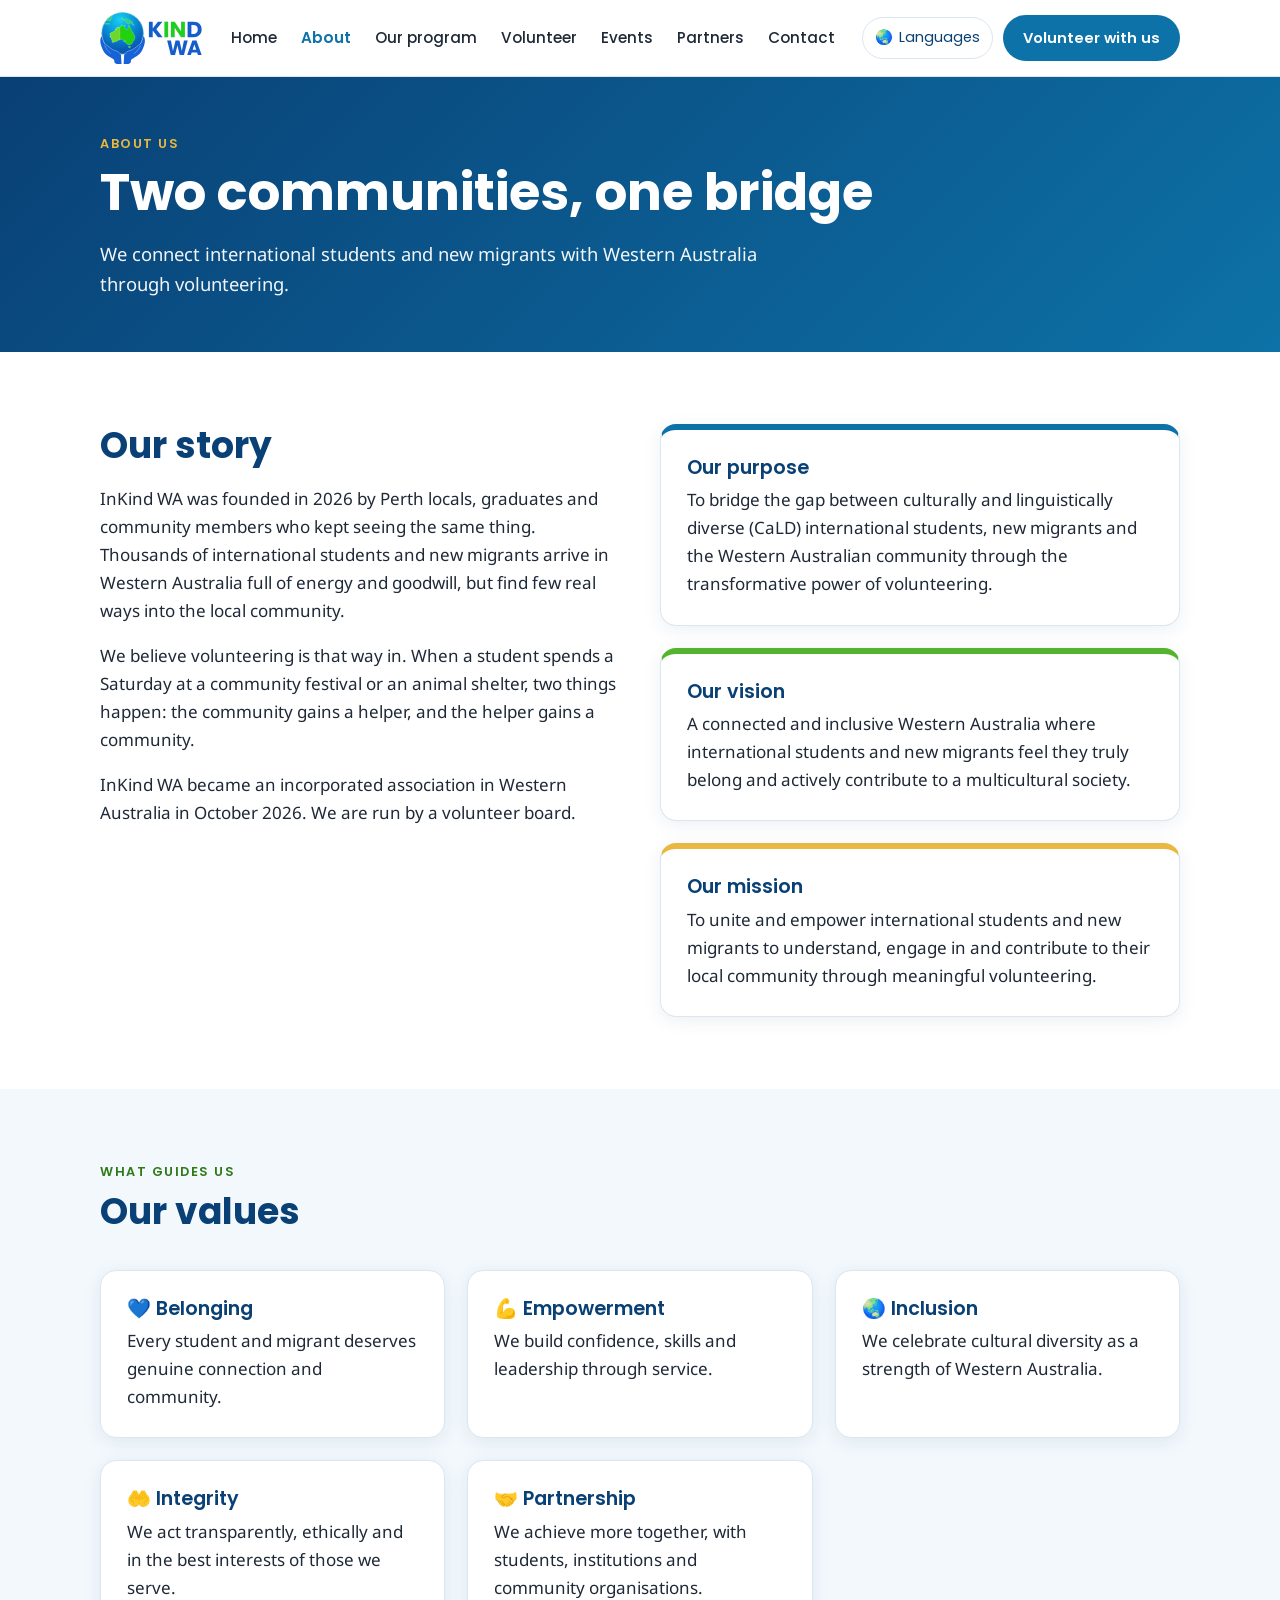
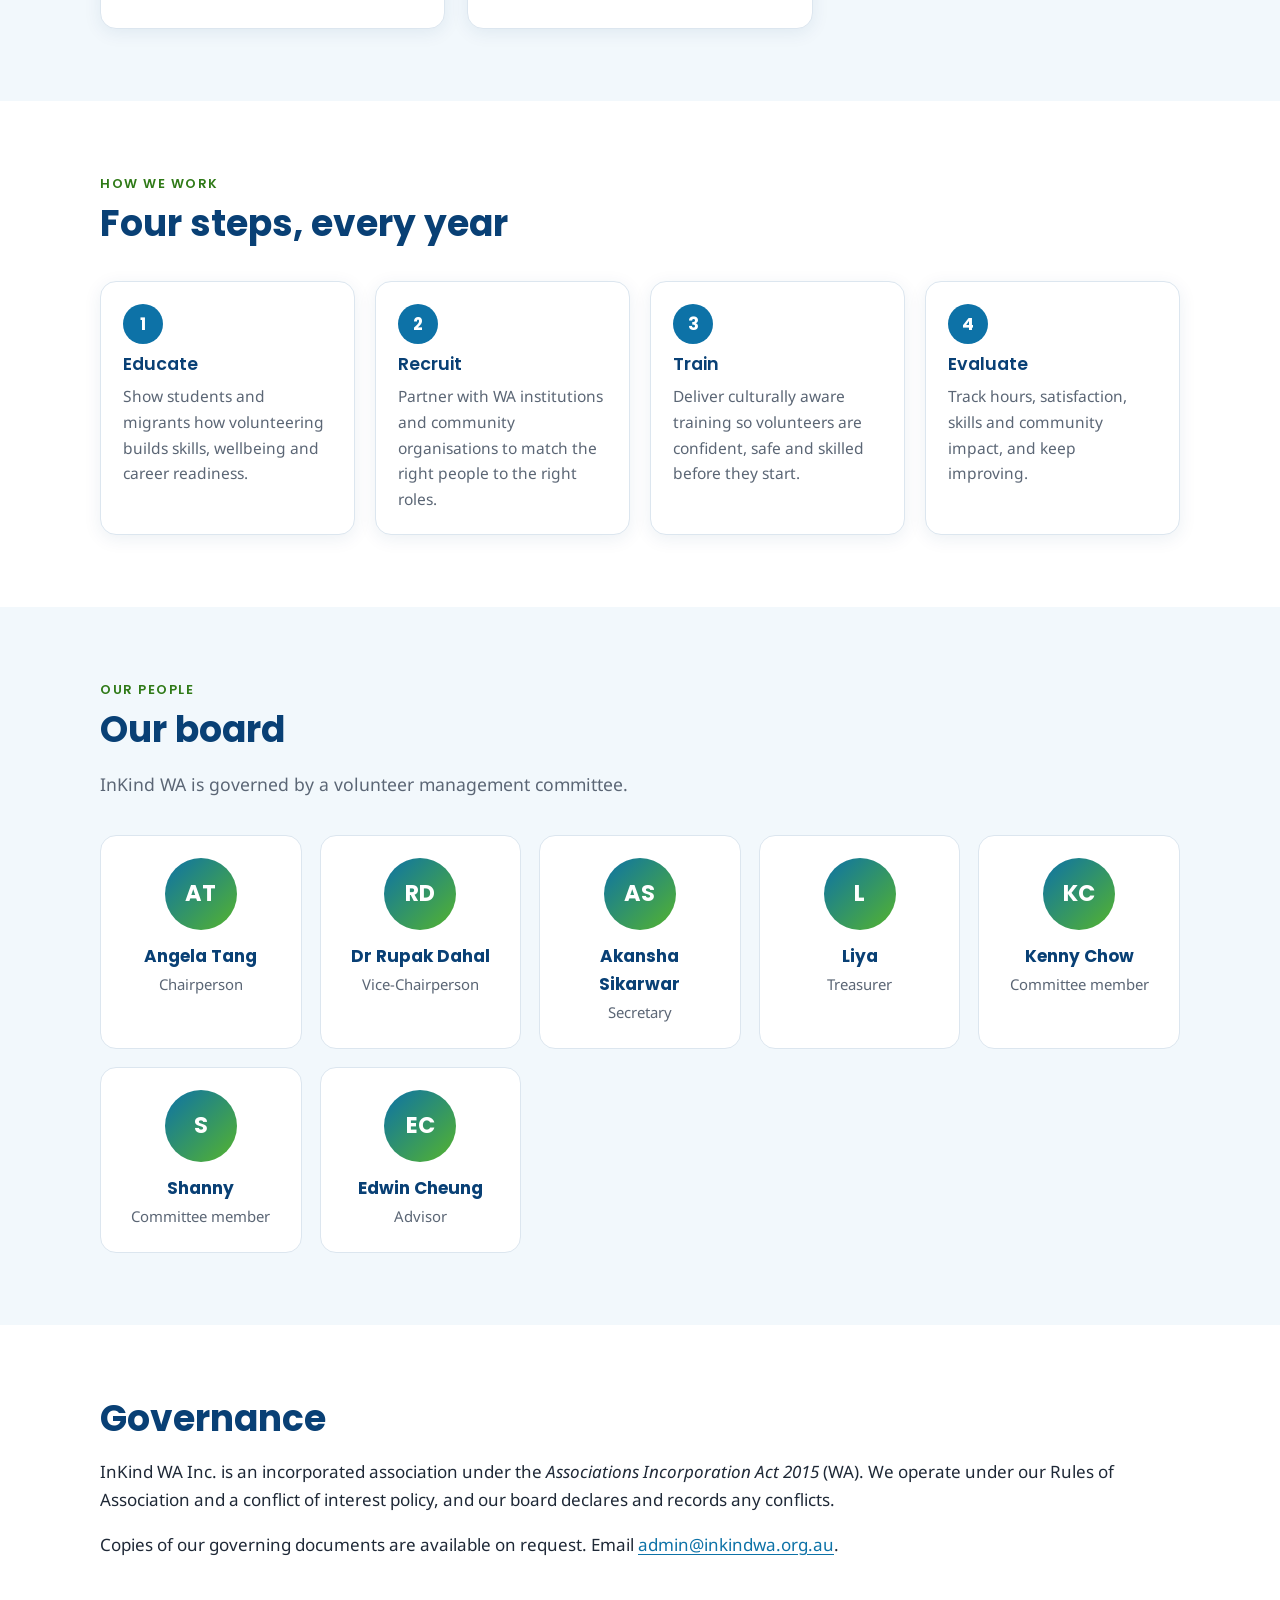
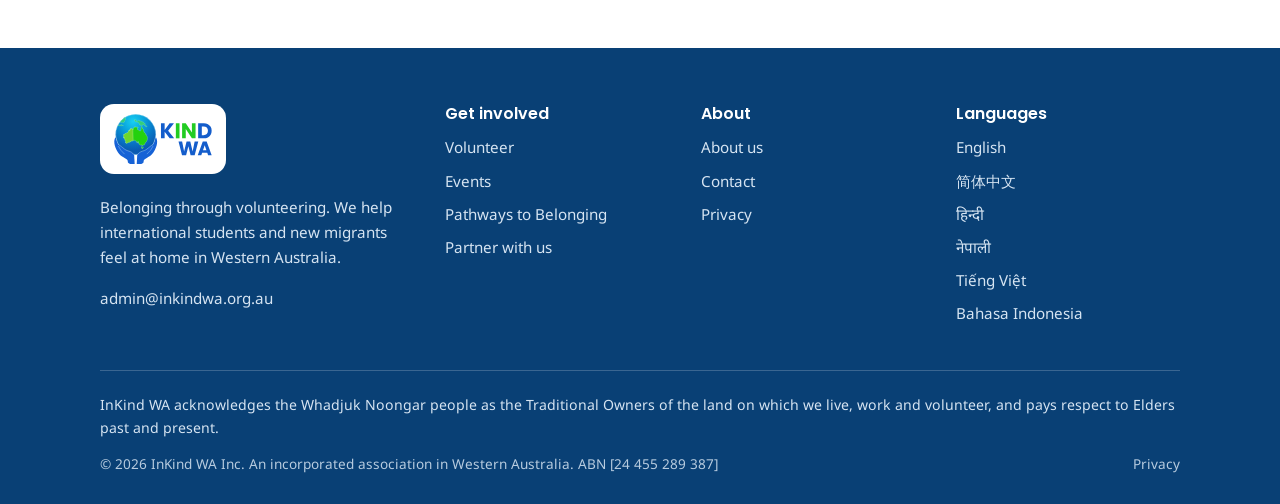
==== about.html @ c55bcd98 "Update ABN in footer of about.html" ====
<!DOCTYPE html>
<html lang="en">
<head>
  <meta charset="utf-8">
  <meta name="viewport" content="width=device-width, initial-scale=1">
  <title>About us | InKind WA</title>
  <meta name="description" content="Who we are: a Perth not-for-profit connecting international students and new migrants with the WA community through volunteering.">
  <link rel="canonical" href="https://inkindwa.org.au/about.html">
  <meta property="og:type" content="website">
  <meta property="og:site_name" content="InKind WA">
  <meta property="og:title" content="About us | InKind WA">
  <meta property="og:description" content="Who we are: a Perth not-for-profit connecting international students and new migrants with the WA community through volunteering.">
  <meta property="og:url" content="https://inkindwa.org.au/about.html">
  <meta property="og:image" content="https://inkindwa.org.au/assets/img/og-image.png">
  <meta name="twitter:card" content="summary_large_image">
  <meta name="theme-color" content="#094075">
  <link rel="icon" href="assets/img/icon.svg" type="image/svg+xml">
  <link rel="icon" href="assets/img/favicon-32.png" sizes="32x32" type="image/png">
  <link rel="apple-touch-icon" href="assets/img/apple-touch-icon.png">
  <link rel="preconnect" href="https://fonts.googleapis.com">
  <link rel="preconnect" href="https://fonts.gstatic.com" crossorigin>
  <link rel="stylesheet" href="https://fonts.googleapis.com/css2?family=Noto+Sans:wght@400;600&family=Poppins:wght@500;600;700&display=swap">
  <link rel="stylesheet" href="assets/css/style.css">
  <script>document.documentElement.className += ' js';</script>
</head>
<body>
<a class="skip-link" href="#main">Skip to content</a>
<header class="site-header">
  <div class="container header-inner">
    <a class="brand" href="index.html" aria-label="InKind WA home">
      <img src="assets/img/logo.svg" alt="InKind WA" width="104" height="53">
    </a>
    <nav class="main-nav" id="main-nav" aria-label="Main">
      <ul>
        <li><a href="index.html">Home</a></li>
        <li><a href="about.html" aria-current="page">About</a></li>
        <li><a href="pathways-to-belonging.html">Our program</a></li>
        <li><a href="volunteer.html">Volunteer</a></li>
        <li><a href="events.html">Events</a></li>
        <li><a href="partners.html">Partners</a></li>
        <li><a href="contact.html">Contact</a></li>
        <li class="nav-cta-item"><a class="nav-cta" href="volunteer.html#sign-up">Volunteer with us</a></li>
      </ul>
    </nav>
    <div class="header-actions">
      <details class="lang-menu">
        <summary aria-label="Other languages"><span aria-hidden="true">🌏</span> <span class="lang-label">Languages</span></summary>
        <ul>
          <li><a href="index.html" lang="en">English</a></li>
          <li><a href="zh.html" lang="zh-Hans">简体中文 <small>Chinese</small></a></li>
          <li><a href="hi.html" lang="hi">हिन्दी <small>Hindi</small></a></li>
          <li><a href="ne.html" lang="ne">नेपाली <small>Nepali</small></a></li>
          <li><a href="vi.html" lang="vi">Tiếng Việt <small>Vietnamese</small></a></li>
          <li><a href="id.html" lang="id">Bahasa Indonesia <small>Indonesian</small></a></li>
        </ul>
      </details>
      <a class="btn btn-volunteer" href="volunteer.html#sign-up">Volunteer with us</a>
      <button class="menu-toggle" type="button" aria-expanded="false" aria-controls="main-nav">☰ Menu</button>
    </div>
  </div>
</header>
<main id="main">

<section class="page-hero">
  <div class="container">
    <span class="eyebrow">About us</span>
    <h1>Two communities, one bridge</h1>
    <p>We connect international students and new migrants with Western Australia through volunteering.</p>
  </div>
</section>

<section class="section">
  <div class="container two-col">
    <div>
      <h2>Our story</h2>
      <p>InKind WA was founded in 2026 by Perth locals, graduates and community members who kept seeing the same thing. Thousands of international students and new migrants arrive in Western Australia full of energy and goodwill, but find few real ways into the local community.</p>
      <p>We believe volunteering is that way in. When a student spends a Saturday at a community festival or an animal shelter, two things happen: the community gains a helper, and the helper gains a community.</p>
      <p>InKind WA became an incorporated association in Western Australia in October 2026. We are run by a volunteer board.</p>
    </div>
    <div class="grid">
      <div class="card card-top-blue"><h3>Our purpose</h3><p>To bridge the gap between culturally and linguistically diverse (CaLD) international students, new migrants and the Western Australian community through the transformative power of volunteering.</p></div>
      <div class="card card-top-green"><h3>Our vision</h3><p>A connected and inclusive Western Australia where international students and new migrants feel they truly belong and actively contribute to a multicultural society.</p></div>
      <div class="card card-top-gold"><h3>Our mission</h3><p>To unite and empower international students and new migrants to understand, engage in and contribute to their local community through meaningful volunteering.</p></div>
    </div>
  </div>
</section>

<section class="section section-sky">
  <div class="container">
    <div class="section-head"><span class="eyebrow">What guides us</span><h2>Our values</h2></div>
    <div class="grid grid-3">
      <div class="card"><h3>💙 Belonging</h3><p>Every student and migrant deserves genuine connection and community.</p></div>
      <div class="card"><h3>💪 Empowerment</h3><p>We build confidence, skills and leadership through service.</p></div>
      <div class="card"><h3>🌏 Inclusion</h3><p>We celebrate cultural diversity as a strength of Western Australia.</p></div>
      <div class="card"><h3>🤲 Integrity</h3><p>We act transparently, ethically and in the best interests of those we serve.</p></div>
      <div class="card"><h3>🤝 Partnership</h3><p>We achieve more together, with students, institutions and community organisations.</p></div>
    </div>
  </div>
</section>

<section class="section">
  <div class="container">
    <div class="section-head"><span class="eyebrow">How we work</span><h2>Four steps, every year</h2></div>
    <ol class="steps">
      <li><h3>Educate</h3><p>Show students and migrants how volunteering builds skills, wellbeing and career readiness.</p></li>
      <li><h3>Recruit</h3><p>Partner with WA institutions and community organisations to match the right people to the right roles.</p></li>
      <li><h3>Train</h3><p>Deliver culturally aware training so volunteers are confident, safe and skilled before they start.</p></li>
      <li><h3>Evaluate</h3><p>Track hours, satisfaction, skills and community impact, and keep improving.</p></li>
    </ol>
  </div>
</section>

<section class="section section-sky">
  <div class="container">
    <div class="section-head"><span class="eyebrow">Our people</span><h2>Our board</h2><p>InKind WA is governed by a volunteer management committee.</p></div>
    <div class="people">
      <div class="person"><div class="avatar" aria-hidden="true">AT</div><strong>Angela Tang</strong><span>Chairperson</span></div>
      <div class="person"><div class="avatar" aria-hidden="true">RD</div><strong>Dr Rupak Dahal</strong><span>Vice-Chairperson</span></div>
      <div class="person"><div class="avatar" aria-hidden="true">AS</div><strong>Akansha Sikarwar</strong><span>Secretary</span></div>
      <div class="person"><div class="avatar" aria-hidden="true">L</div><strong>Liya</strong><span>Treasurer</span></div>
      <div class="person"><div class="avatar" aria-hidden="true">KC</div><strong>Kenny Chow</strong><span>Committee member</span></div>
      <div class="person"><div class="avatar" aria-hidden="true">S</div><strong>Shanny</strong><span>Committee member</span></div>
      <div class="person"><div class="avatar" aria-hidden="true">EC</div><strong>Edwin Cheung</strong><span>Advisor</span></div>
    </div>
  </div>
</section>

<section class="section">
  <div class="container">
    <h2>Governance</h2>
    <p>InKind WA Inc. is an incorporated association under the <em>Associations Incorporation Act 2015</em> (WA). We operate under our Rules of Association and a conflict of interest policy, and our board declares and records any conflicts.</p>
    <p>Copies of our governing documents are available on request. Email <a href="mailto:admin@inkindwa.org.au">admin@inkindwa.org.au</a>.</p>
  </div>
</section>
</main>
<footer class="site-footer">
  <div class="container">
    <div class="footer-grid">
      <div>
        <a class="footer-logo" href="index.html"><img src="assets/img/logo.svg" alt="InKind WA" width="98" height="50"></a>
        <p>Belonging through volunteering. We help international students and new migrants feel at home in Western Australia.</p>
        <p><a href="mailto:admin@inkindwa.org.au">admin@inkindwa.org.au</a></p>
        <!-- SOCIAL LINKS: remove the comment markers around the next line once the accounts are live
        <p><a href="https://www.facebook.com/inkindwa">Facebook</a> · <a href="https://www.instagram.com/inkindwa">Instagram</a></p>
        -->
      </div>
      <div>
        <h3>Get involved</h3>
        <ul>
          <li><a href="volunteer.html">Volunteer</a></li>
          <li><a href="events.html">Events</a></li>
          <li><a href="pathways-to-belonging.html">Pathways to Belonging</a></li>
          <li><a href="partners.html">Partner with us</a></li>
        </ul>
      </div>
      <div>
        <h3>About</h3>
        <ul>
          <li><a href="about.html">About us</a></li>
          <li><a href="contact.html">Contact</a></li>
          <li><a href="privacy.html">Privacy</a></li>
        </ul>
      </div>
      <div>
        <h3>Languages</h3>
        <ul>
          <li><a href="index.html">English</a></li>
          <li><a href="zh.html">简体中文</a></li>
          <li><a href="hi.html">हिन्दी</a></li>
          <li><a href="ne.html">नेपाली</a></li>
          <li><a href="vi.html">Tiếng Việt</a></li>
          <li><a href="id.html">Bahasa Indonesia</a></li>
        </ul>
      </div>
    </div>
    <p class="acknowledgement">InKind WA acknowledges the Whadjuk Noongar people as the Traditional Owners of the land on which we live, work and volunteer, and pays respect to Elders past and present.</p>
    <div class="legal">
      <span>© <span class="year">2026</span> InKind WA Inc. An incorporated association in Western Australia. ABN [24 455 289 387]</span>
      <span><a href="privacy.html">Privacy</a></span>
    </div>
  </div>
</footer>
<script src="assets/js/main.js" defer></script>
</body>
</html>
---- assets/css/style.css ----
/* =========================================================
   InKind WA — site styles
   Colours match the InKind WA flyer and logo.
   To change a colour everywhere, edit it once here in :root.
   ========================================================= */
:root {
  --navy: #094075;      /* headings on light, footer, hero */
  --blue: #0D72A7;      /* main buttons and links */
  --blue-dark: #095A85; /* button hover */
  --logo-blue: #145DCB; /* logo wordmark blue */
  --green: #55B42D;     /* accents, ticks, icons (not for small text) */
  --green-dark: #2F7A17;/* green used for text */
  --gold: #E9B840;      /* highlights, date badges */
  --sky: #F2F8FC;       /* light section background */
  --mint: #EEF8E9;      /* light green section background */
  --ink: #1F2937;       /* body text */
  --muted: #5B6675;     /* secondary text */
  --line: #DCE6EF;      /* borders */
  --white: #FFFFFF;
  --radius: 16px;
  --shadow: 0 4px 18px rgba(9, 64, 117, .08);
  --max: 1120px;
  --font-head: 'Poppins', 'Noto Sans SC', 'Noto Sans Devanagari', 'Segoe UI', Arial, sans-serif;
  --font-body: 'Noto Sans', 'Noto Sans SC', 'Noto Sans Devanagari', 'Segoe UI', Arial, sans-serif;
}

*, *::before, *::after { box-sizing: border-box; }
html { scroll-behavior: smooth; -webkit-text-size-adjust: 100%; }
body {
  margin: 0;
  font-family: var(--font-body);
  font-size: 17px;
  line-height: 1.65;
  color: var(--ink);
  background: var(--white);
}
img, svg { max-width: 100%; display: block; }
h1, h2, h3, h4 { font-family: var(--font-head); color: var(--navy); line-height: 1.2; margin: 0 0 .5em; }
h1 { font-size: clamp(2rem, 5vw, 3.2rem); font-weight: 700; }
h2 { font-size: clamp(1.6rem, 3.4vw, 2.25rem); font-weight: 700; }
h3 { font-size: 1.2rem; font-weight: 600; }
p { margin: 0 0 1em; }
a { color: var(--blue); text-underline-offset: 3px; }
a:hover { color: var(--blue-dark); }
ul { padding-left: 1.2em; }
:focus-visible { outline: 3px solid var(--gold); outline-offset: 2px; border-radius: 4px; }

.container { max-width: var(--max); margin: 0 auto; padding: 0 20px; }
.skip-link { position: absolute; left: -999px; top: 8px; background: var(--navy); color: #fff; padding: 8px 14px; border-radius: 8px; z-index: 100; }
.skip-link:focus { left: 8px; color: #fff; }
.visually-hidden { position: absolute !important; width: 1px; height: 1px; overflow: hidden; clip: rect(0 0 0 0); white-space: nowrap; }

/* ---------- Buttons ---------- */
.btn {
  white-space: nowrap;
  display: inline-flex; align-items: center; justify-content: center; gap: 8px;
  font-family: var(--font-head); font-weight: 600; font-size: 1rem;
  padding: 12px 24px; border-radius: 999px; border: 2px solid transparent;
  background: var(--blue); color: #fff; text-decoration: none; cursor: pointer;
  transition: background .15s, color .15s, border-color .15s;
}
.btn:hover { background: var(--blue-dark); color: #fff; }
.btn-gold { background: var(--gold); color: var(--navy); }
.btn-gold:hover { background: #d9a52a; color: var(--navy); }
.btn-outline { background: transparent; color: var(--blue); border-color: var(--blue); }
.btn-outline:hover { background: var(--blue); color: #fff; }
.btn-white-outline { background: transparent; color: #fff; border-color: #fff; }
.btn-white-outline:hover { background: rgba(255,255,255,.15); color: #fff; }
.btn-row { display: flex; flex-wrap: wrap; gap: 12px; margin-top: 8px; }

/* ---------- Header ---------- */
.site-header { position: sticky; top: 0; z-index: 50; background: #fff; border-bottom: 1px solid var(--line); }
.header-inner { display: flex; align-items: center; gap: 16px; min-height: 76px; }
.brand { display: flex; align-items: center; flex: none; }
.brand img { height: 52px; width: auto; }
.main-nav { margin-left: auto; }
.main-nav ul { list-style: none; margin: 0; padding: 0; display: flex; gap: 2px; align-items: center; }
.main-nav a {
  display: block; padding: 8px 11px; border-radius: 8px;
  font-family: var(--font-head); font-weight: 500; font-size: .95rem;
  color: var(--ink); text-decoration: none; white-space: nowrap;
}
.main-nav a:hover { background: var(--sky); color: var(--navy); }
.main-nav a[aria-current="page"] { color: var(--blue); font-weight: 600; }
.header-actions { display: flex; align-items: center; gap: 10px; }
.header-actions .btn { padding: 9px 18px; font-size: .92rem; }

.lang-menu { position: relative; }
.lang-menu summary {
  list-style: none; cursor: pointer; padding: 8px 12px; border-radius: 999px;
  border: 1px solid var(--line); font-family: var(--font-head); font-size: .9rem; color: var(--navy);
  display: flex; align-items: center; gap: 6px; white-space: nowrap;
}
.lang-menu summary::-webkit-details-marker { display: none; }
.lang-menu ul {
  position: absolute; right: 0; top: calc(100% + 8px); list-style: none; margin: 0; padding: 8px;
  background: #fff; border: 1px solid var(--line); border-radius: 12px; box-shadow: var(--shadow); min-width: 210px; z-index: 60;
}
.lang-menu li a { display: block; padding: 8px 12px; border-radius: 8px; text-decoration: none; color: var(--ink); }
.lang-menu li a:hover { background: var(--sky); }
.lang-menu li a small { color: var(--muted); margin-left: 6px; }

.menu-toggle {
  display: none; background: none; border: 1px solid var(--line); border-radius: 10px;
  padding: 8px 12px; font-family: var(--font-head); font-weight: 600; color: var(--navy); cursor: pointer;
}

@media (max-width: 1180px) {
  .menu-toggle { display: inline-flex; align-items: center; gap: 6px; }
  .header-inner { flex-wrap: wrap; }
  .header-actions { margin-left: auto; }
  .header-actions .btn-volunteer { display: none; }
  .main-nav { order: 3; width: 100%; margin: 0; }
  .js .main-nav { display: none; }
  .js .main-nav.open { display: block; }
  .main-nav ul { flex-direction: column; align-items: stretch; padding: 4px 0 14px; }
  .main-nav a { padding: 12px 10px; font-size: 1rem; border-bottom: 1px solid var(--sky); }
  .main-nav .nav-cta { display: block; margin-top: 10px; text-align: center; background: var(--blue); color: #fff; border-radius: 999px; }
}
@media (min-width: 1181px) { .main-nav .nav-cta-item { display: none; } }
@media (max-width: 420px) { .brand img { height: 42px; } .lang-menu summary .lang-label { display: none; } }

/* ---------- Hero ---------- */
.hero {
  position: relative; overflow: hidden; color: #fff;
  background: radial-gradient(circle at 85% 20%, rgba(85,180,45,.35), transparent 40%),
              linear-gradient(135deg, var(--navy) 0%, #0B5A92 55%, var(--blue) 100%);
  padding: 72px 0 84px;
}
.hero h1, .hero h2 { color: #fff; }
.hero .accent { color: var(--gold); }
.hero-grid { display: grid; grid-template-columns: 1.3fr 1fr; gap: 40px; align-items: center; }
.hero-lead { font-size: 1.2rem; max-width: 560px; margin-bottom: 20px; }
.hellos { display: flex; flex-wrap: wrap; gap: 8px; margin-bottom: 22px; }
.hellos span {
  background: rgba(255,255,255,.14); border: 1px solid rgba(255,255,255,.25);
  padding: 4px 12px; border-radius: 999px; font-size: .9rem;
}
.audience { display: flex; flex-wrap: wrap; gap: 8px; align-items: center; margin: 0 0 24px; font-size: .95rem; }
.audience .pill { background: #fff; color: var(--navy); font-weight: 600; padding: 5px 14px; border-radius: 999px; }
.hero-art {
  background: #fff; border-radius: 50%; aspect-ratio: 1; max-width: 360px; margin-left: auto;
  display: flex; align-items: center; justify-content: center; padding: 14%;
  box-shadow: 0 20px 60px rgba(0,0,0,.25);
}
.hero-art img { width: 100%; height: auto; }
.ticks { display: flex; flex-wrap: wrap; gap: 10px 22px; margin-top: 26px; padding: 0; list-style: none; font-weight: 600; }
.ticks li::before { content: "✓"; color: var(--green); background: #fff; border-radius: 50%; width: 22px; height: 22px; display: inline-flex; align-items: center; justify-content: center; margin-right: 8px; font-size: .85rem; }

.page-hero { background: linear-gradient(135deg, var(--navy), var(--blue)); color: #fff; padding: 56px 0 52px; }
.page-hero h1 { color: #fff; margin-bottom: .3em; }
.page-hero p { font-size: 1.15rem; max-width: 720px; margin: 0; opacity: .95; }
.eyebrow { font-family: var(--font-head); text-transform: uppercase; letter-spacing: .12em; font-size: .8rem; font-weight: 600; color: var(--gold); margin-bottom: 8px; display: block; }
.section .eyebrow { color: var(--green-dark); }

@media (max-width: 860px) {
  .hero { padding: 48px 0 56px; }
  .hero-grid { grid-template-columns: 1fr; }
  .hero-art { max-width: 200px; margin: 0; order: -1; padding: 12%; }
}

/* ---------- Sections ---------- */
.section { padding: 72px 0; }
.section-sky { background: var(--sky); }
.section-mint { background: var(--mint); }
.section-navy { background: var(--navy); color: #fff; }
.section-navy h2, .section-navy h3 { color: #fff; }
.section-head { max-width: 720px; margin-bottom: 36px; }
.section-head p { font-size: 1.1rem; color: var(--muted); }
.section-navy .section-head p { color: #d6e4f2; }
.center { text-align: center; margin-left: auto; margin-right: auto; }
@media (max-width: 700px) { .section { padding: 52px 0; } }

.grid { display: grid; gap: 22px; }
.grid-2 { grid-template-columns: repeat(2, 1fr); }
.grid-3 { grid-template-columns: repeat(3, 1fr); }
.grid-4 { grid-template-columns: repeat(4, 1fr); }
@media (max-width: 900px) { .grid-3, .grid-4 { grid-template-columns: repeat(2, 1fr); } }
@media (max-width: 620px) { .grid-2, .grid-3, .grid-4 { grid-template-columns: 1fr; } }

.card {
  background: #fff; border: 1px solid var(--line); border-radius: var(--radius);
  padding: 26px; box-shadow: var(--shadow); height: 100%;
}
.card h3 { margin-bottom: .4em; }
.card p:last-child { margin-bottom: 0; }
.card .icon { font-size: 2rem; line-height: 1; margin-bottom: 12px; display: block; }
.card-top-blue { border-top: 6px solid var(--blue); }
.card-top-green { border-top: 6px solid var(--green); }
.card-top-gold { border-top: 6px solid var(--gold); }
.card-link { display: inline-block; margin-top: 10px; font-weight: 600; text-decoration: none; }
.card-link::after { content: " →"; }

/* Rising steps: Volunteer → Connect → Belong (from the flyer) */
.steps-rise { display: grid; grid-template-columns: repeat(3, 1fr); gap: 18px; align-items: end; }
.step-rise { border-radius: var(--radius); padding: 24px; color: var(--navy); }
.step-rise .num { font-family: var(--font-head); font-weight: 700; font-size: .85rem; letter-spacing: .1em; text-transform: uppercase; opacity: .8; }
.step-rise h3 { font-size: 1.5rem; margin: 4px 0 6px; }
.step-rise ul { margin: 10px 0 0; padding-left: 1.1em; }
.step-1 { background: #DCEFFA; min-height: 230px; }
.step-2 { background: #DFF3D3; min-height: 270px; }
.step-3 { background: var(--navy); color: #fff; min-height: 310px; }
.step-3 h3 { color: var(--gold); }
@media (max-width: 760px) { .steps-rise { grid-template-columns: 1fr; } .step-1, .step-2, .step-3 { min-height: 0; } }

/* Numbered steps */
.steps { counter-reset: s; display: grid; grid-template-columns: repeat(4, 1fr); gap: 20px; list-style: none; padding: 0; margin: 0; }
.steps li { background: #fff; border: 1px solid var(--line); border-radius: var(--radius); padding: 22px; box-shadow: var(--shadow); }
.steps li::before {
  counter-increment: s; content: counter(s);
  display: inline-flex; width: 40px; height: 40px; border-radius: 50%;
  background: var(--blue); color: #fff; align-items: center; justify-content: center;
  font-family: var(--font-head); font-weight: 700; margin-bottom: 10px;
}
.steps h3 { font-size: 1.1rem; }
.steps p { margin: 0; font-size: .97rem; color: var(--muted); }
@media (max-width: 900px) { .steps { grid-template-columns: repeat(2, 1fr); } }
@media (max-width: 560px) { .steps { grid-template-columns: 1fr; } }

/* Chips list */
.chips { display: flex; flex-wrap: wrap; gap: 10px; list-style: none; padding: 0; margin: 0; }
.chips li { background: #fff; border: 2px solid var(--green); color: var(--navy); border-radius: 999px; padding: 8px 16px; font-weight: 600; font-size: .95rem; }

/* ---------- Events ---------- */
.event {
  display: grid; grid-template-columns: auto 1fr auto; gap: 20px; align-items: center;
  background: #fff; border: 1px solid var(--line); border-radius: var(--radius);
  padding: 20px 24px; box-shadow: var(--shadow); margin-bottom: 16px;
}
.date-badge {
  background: var(--gold); color: var(--navy); border-radius: 12px; text-align: center;
  font-family: var(--font-head); font-weight: 700; line-height: 1.1; padding: 10px 12px; min-width: 76px;
}
.date-badge .m { display: block; font-size: .8rem; letter-spacing: .08em; }
.date-badge .d { display: block; font-size: 1.7rem; }
.date-badge.tbc { background: var(--sky); border: 2px dashed var(--line); }
.date-badge.tbc .d { font-size: 1rem; padding: 6px 0; }
.event h3 { margin: 0 0 4px; font-size: 1.15rem; }
.event .meta { color: var(--muted); font-size: .95rem; margin: 0 0 4px; }
.event p { margin: 0; }
.event .btn { white-space: nowrap; }
.tag { display: inline-block; background: var(--mint); color: var(--green-dark); font-size: .78rem; font-weight: 700; padding: 2px 10px; border-radius: 999px; margin-left: 6px; vertical-align: middle; }
.no-events { display: none; }
@media (max-width: 700px) { .event { grid-template-columns: auto 1fr; } .event .btn { grid-column: 1 / -1; } }

/* ---------- Program banner ---------- */
.partner-band { display: flex; flex-wrap: wrap; gap: 14px 28px; align-items: center; justify-content: center; font-family: var(--font-head); font-weight: 600; color: var(--navy); }
.partner-band span { padding: 10px 18px; border: 1px solid var(--line); border-radius: 12px; background: #fff; }

/* ---------- FAQ ---------- */
.faq details { background: #fff; border: 1px solid var(--line); border-radius: 12px; padding: 16px 20px; margin-bottom: 12px; }
.faq summary { cursor: pointer; font-family: var(--font-head); font-weight: 600; color: var(--navy); }
.faq details p { margin: 10px 0 0; color: var(--ink); }

/* ---------- Forms ---------- */
.form-card { background: #fff; border: 1px solid var(--line); border-radius: 20px; padding: 30px; box-shadow: var(--shadow); }
.form-grid { display: grid; grid-template-columns: 1fr 1fr; gap: 0 18px; }
.form-grid .full { grid-column: 1 / -1; }
@media (max-width: 620px) { .form-grid { grid-template-columns: 1fr; } .form-card { padding: 22px; } }
label, legend { display: block; font-weight: 600; font-size: .95rem; margin: 14px 0 6px; color: var(--navy); }
.req { color: #B42318; }
input[type=text], input[type=email], input[type=tel], select, textarea {
  width: 100%; padding: 12px 14px; font: inherit; font-size: 1rem; color: var(--ink);
  border: 2px solid var(--line); border-radius: 12px; background: #fff;
}
input:focus, select:focus, textarea:focus { border-color: var(--blue); outline: none; }
fieldset { border: 0; padding: 0; margin: 0; }
.checks { display: grid; grid-template-columns: repeat(2, 1fr); gap: 6px 16px; }
@media (max-width: 520px) { .checks { grid-template-columns: 1fr; } }
.check { display: flex; gap: 10px; align-items: flex-start; font-weight: 400; margin: 6px 0; color: var(--ink); font-size: .97rem; }
.check input { margin-top: 5px; width: 18px; height: 18px; flex: none; accent-color: var(--blue); }
.hint { font-size: .88rem; color: var(--muted); margin: 4px 0 0; font-weight: 400; }
.form-note { font-size: .85rem; color: var(--muted); margin-top: 16px; }
.form-card .btn { margin-top: 20px; width: 100%; }
.hidden-field { display: none; }

/* ---------- Board ---------- */
.people { display: grid; grid-template-columns: repeat(auto-fill, minmax(190px, 1fr)); gap: 18px; }
.person { background: #fff; border: 1px solid var(--line); border-radius: var(--radius); padding: 22px; text-align: center; }
.avatar {
  width: 72px; height: 72px; border-radius: 50%; margin: 0 auto 12px;
  background: linear-gradient(135deg, var(--blue), var(--green)); color: #fff;
  display: flex; align-items: center; justify-content: center; font-family: var(--font-head); font-weight: 700; font-size: 1.4rem;
}
.person strong { display: block; font-family: var(--font-head); color: var(--navy); }
.person span { color: var(--muted); font-size: .93rem; }

/* ---------- Callout ---------- */
.callout { background: var(--gold); color: var(--navy); border-radius: 20px; padding: 36px; display: flex; flex-wrap: wrap; gap: 20px; align-items: center; justify-content: space-between; }
.callout h2 { margin: 0 0 4px; }
.callout p { margin: 0; }
.callout .btn { background: var(--navy); }
.callout .btn:hover { background: #062d52; }

.notice { background: var(--sky); border-left: 5px solid var(--blue); border-radius: 10px; padding: 16px 20px; margin: 20px 0; }

/* ---------- Footer ---------- */
.site-footer { background: var(--navy); color: #d6e4f2; padding: 56px 0 28px; font-size: .95rem; }
.footer-grid { display: grid; grid-template-columns: 1.4fr 1fr 1fr 1fr; gap: 32px; }
.footer-logo { background: #fff; border-radius: 14px; padding: 10px 14px; display: inline-block; margin-bottom: 14px; }
.footer-logo img { height: 50px; width: auto; }
.site-footer h3 { color: #fff; font-size: 1rem; margin-bottom: 12px; }
.site-footer ul { list-style: none; padding: 0; margin: 0; }
.site-footer li { margin-bottom: 8px; }
.site-footer a { color: #d6e4f2; text-decoration: none; }
.site-footer a:hover { color: var(--gold); text-decoration: underline; }
.acknowledgement { border-top: 1px solid rgba(255,255,255,.2); margin-top: 36px; padding-top: 22px; font-size: .88rem; }
.legal { display: flex; flex-wrap: wrap; gap: 8px 20px; justify-content: space-between; font-size: .85rem; opacity: .85; margin-top: 14px; }
@media (max-width: 860px) { .footer-grid { grid-template-columns: 1fr 1fr; } }
@media (max-width: 520px) { .footer-grid { grid-template-columns: 1fr; } }

/* ---------- Language pages ---------- */
.lang-page .hero h1 { font-size: clamp(1.9rem, 4.5vw, 2.8rem); }
.lang-switch-note { font-size: .95rem; color: var(--muted); }

/* ---------- Utilities ---------- */
.mt-0 { margin-top: 0; } .mb-0 { margin-bottom: 0; }
.lead { font-size: 1.15rem; }
.two-col { display: grid; grid-template-columns: 1fr 1fr; gap: 40px; align-items: start; }
@media (max-width: 860px) { .two-col { grid-template-columns: 1fr; gap: 28px; } }
a[href^="mailto:"] { overflow-wrap: anywhere; }
@media (max-width: 520px) { .btn { white-space: normal; text-align: center; } }
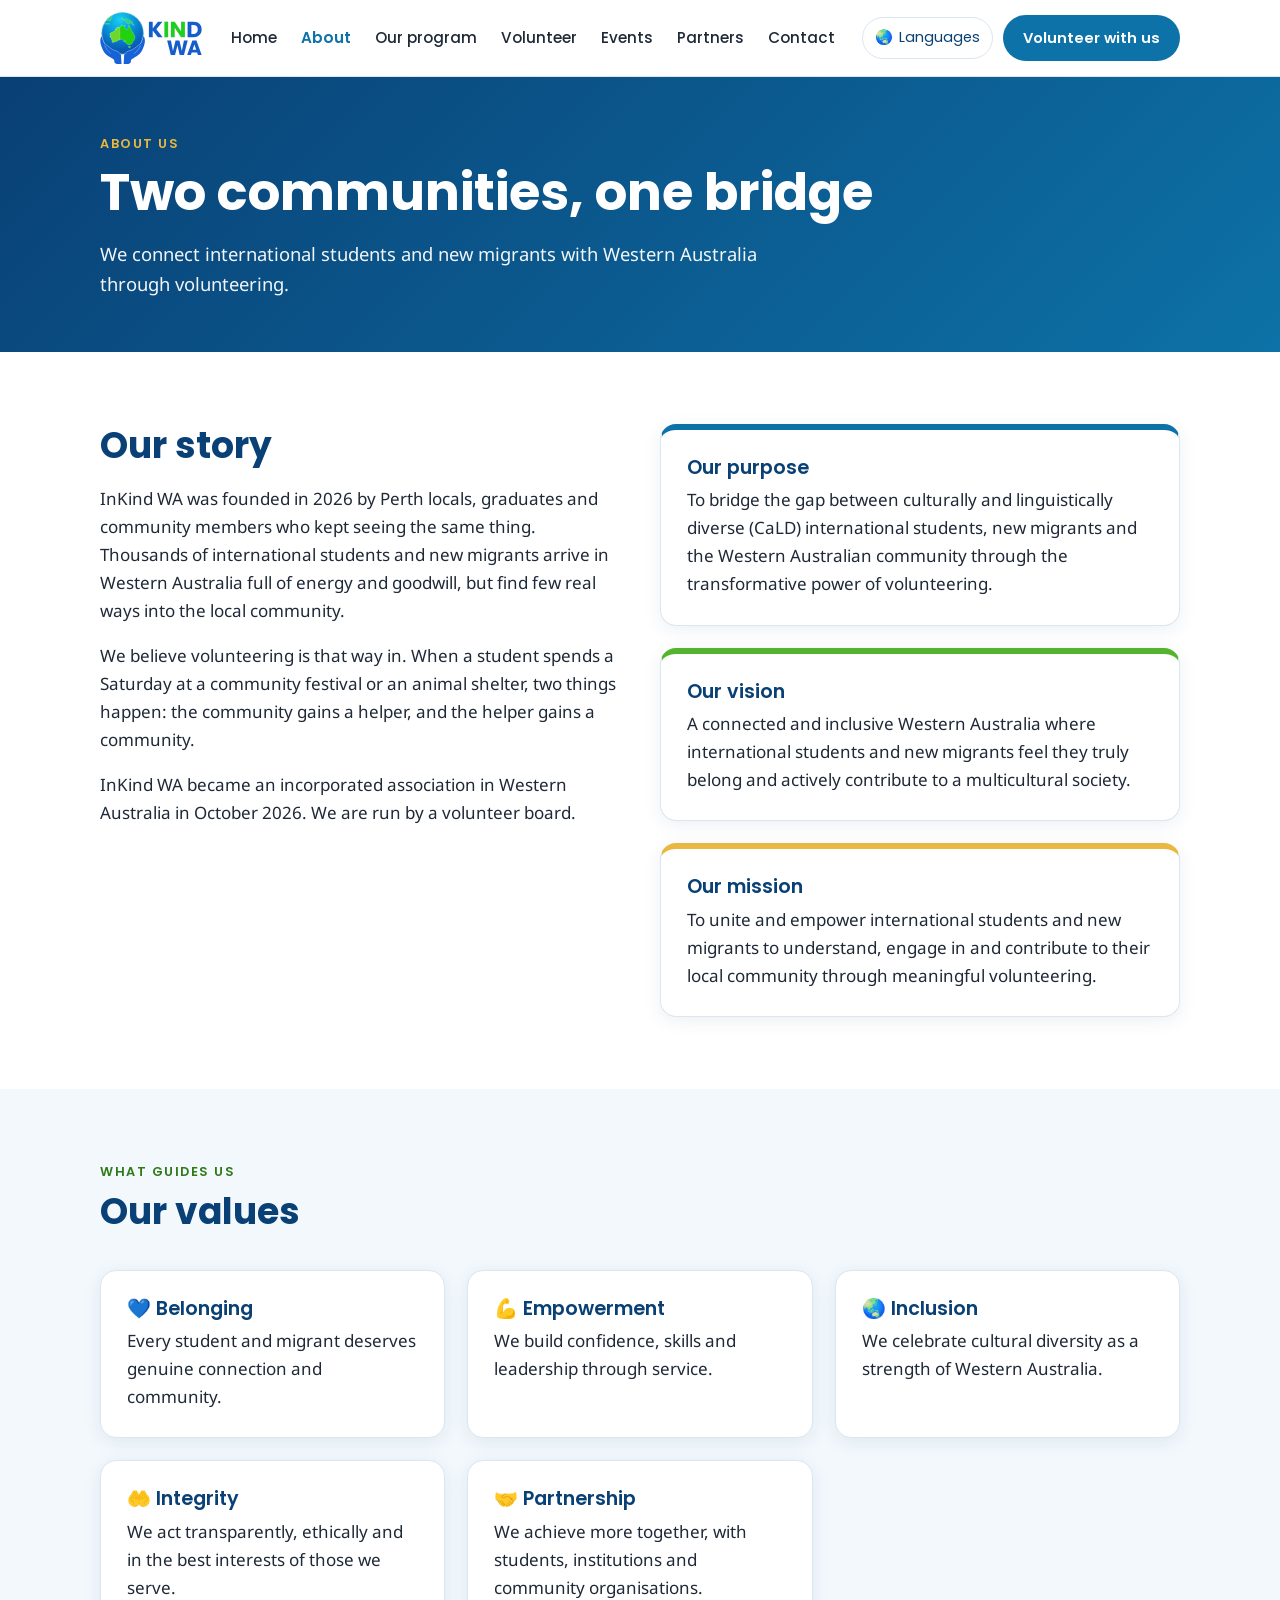
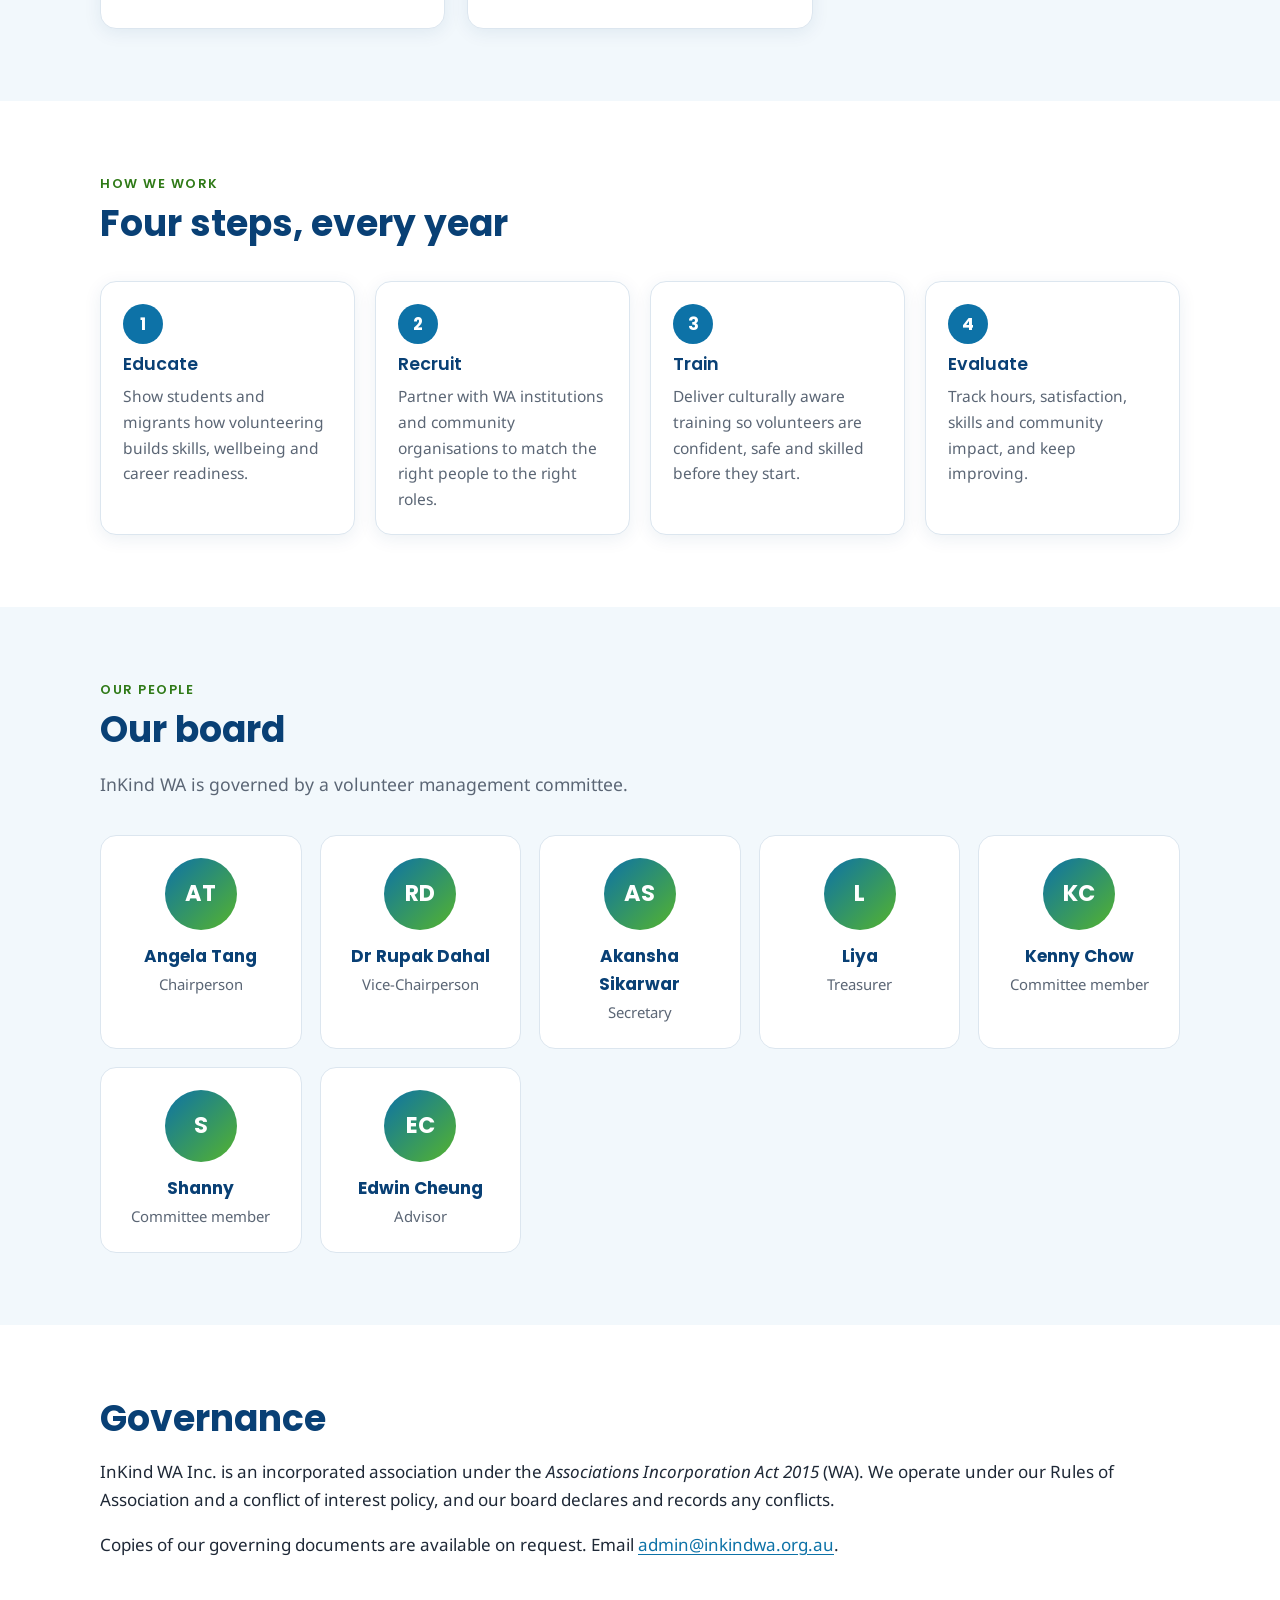
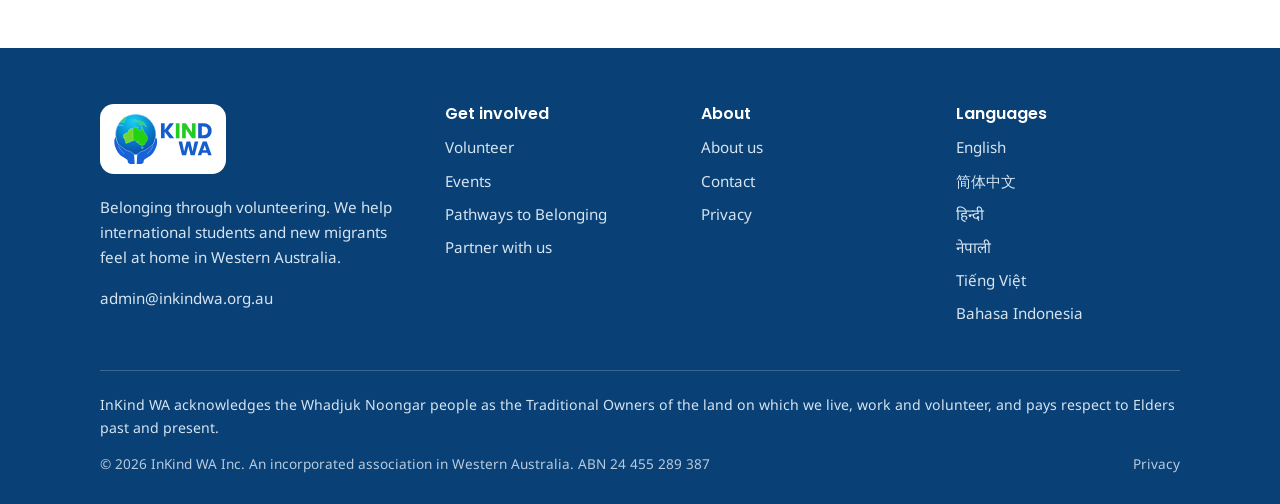
==== commit 8915e714: "Add files via upload" ====
--- a/about.html
+++ b/about.html
@@ -20,7 +20,7 @@
   <link rel="preconnect" href="https://fonts.googleapis.com">
   <link rel="preconnect" href="https://fonts.gstatic.com" crossorigin>
   <link rel="stylesheet" href="https://fonts.googleapis.com/css2?family=Noto+Sans:wght@400;600&family=Poppins:wght@500;600;700&display=swap">
-  <link rel="stylesheet" href="assets/css/style.css">
+  <link rel="stylesheet" href="assets/css/style.css?v=20261115">
   <script>document.documentElement.className += ' js';</script>
 </head>
 <body>
@@ -175,11 +175,11 @@
     </div>
     <p class="acknowledgement">InKind WA acknowledges the Whadjuk Noongar people as the Traditional Owners of the land on which we live, work and volunteer, and pays respect to Elders past and present.</p>
     <div class="legal">
-      <span>© <span class="year">2026</span> InKind WA Inc. An incorporated association in Western Australia. ABN [24 455 289 387]</span>
+      <span>© <span class="year">2026</span> InKind WA Inc. An incorporated association in Western Australia. ABN 24 455 289 387</span>
       <span><a href="privacy.html">Privacy</a></span>
     </div>
   </div>
 </footer>
-<script src="assets/js/main.js" defer></script>
+<script src="assets/js/main.js?v=20261115" defer></script>
 </body>
 </html>
--- a/assets/css/style.css
+++ b/assets/css/style.css
@@ -320,3 +320,33 @@
 @media (max-width: 860px) { .two-col { grid-template-columns: 1fr; gap: 28px; } }
 a[href^="mailto:"] { overflow-wrap: anywhere; }
 @media (max-width: 520px) { .btn { white-space: normal; text-align: center; } }
+
+/* ---------- Home page, A5 flyer wording (Nov 2026) ---------- */
+.h1-kicker { display: block; font-size: .55em; font-weight: 600; color: #fff; opacity: .95; margin-bottom: .25em; }
+.u-gold { color: #fff; text-decoration: underline; text-decoration-color: var(--gold); text-decoration-thickness: .12em; text-underline-offset: .14em; }
+.inkind-strip { background: var(--gold); color: var(--navy); text-align: center; padding: 16px 0; }
+.inkind-strip p { margin: 0; font-family: var(--font-head); font-weight: 600; font-size: clamp(1.02rem, 2.4vw, 1.3rem); }
+
+.journey { list-style: none; margin: 0; padding: 0; display: grid; grid-template-columns: repeat(3, 1fr); gap: 46px; }
+.stage { position: relative; border-radius: var(--radius); padding: 26px; color: var(--navy); }
+.stage .num { font-family: var(--font-head); font-weight: 700; display: inline-flex; width: 34px; height: 34px; border-radius: 50%; align-items: center; justify-content: center; background: rgba(9,64,117,.12); margin-bottom: 8px; }
+.stage h3 { font-size: 1.6rem; margin: 0 0 6px; }
+.stage p { font-size: 1.1rem; margin: 0; }
+.stage-connect { background: #DCEFFA; }
+.stage-enrich { background: #DFF3D3; }
+.stage-belong { background: var(--navy); color: #fff; }
+.stage-belong h3 { color: var(--gold); }
+.stage-belong .num { background: rgba(255,255,255,.15); color: #fff; }
+.stage-belong p { font-family: var(--font-head); font-weight: 600; font-size: 1.25rem; }
+.stage + .stage::before {
+  content: "→"; position: absolute; left: -38px; top: 50%; transform: translateY(-50%);
+  font-size: 1.8rem; font-weight: 700; color: var(--blue);
+}
+.talents { list-style: none; padding: 0; margin: 14px 0 0; display: flex; flex-wrap: wrap; gap: 6px; }
+.talents li { background: #fff; border-radius: 999px; padding: 3px 12px; font-size: .9rem; font-weight: 600; }
+.wa-map { width: 120px; height: auto; margin-top: 14px; }
+.tag-gold { background: var(--gold); color: var(--navy); }
+@media (max-width: 860px) {
+  .journey { grid-template-columns: 1fr; gap: 40px; }
+  .stage + .stage::before { content: "↓"; left: 50%; top: -36px; transform: translateX(-50%); }
+}
